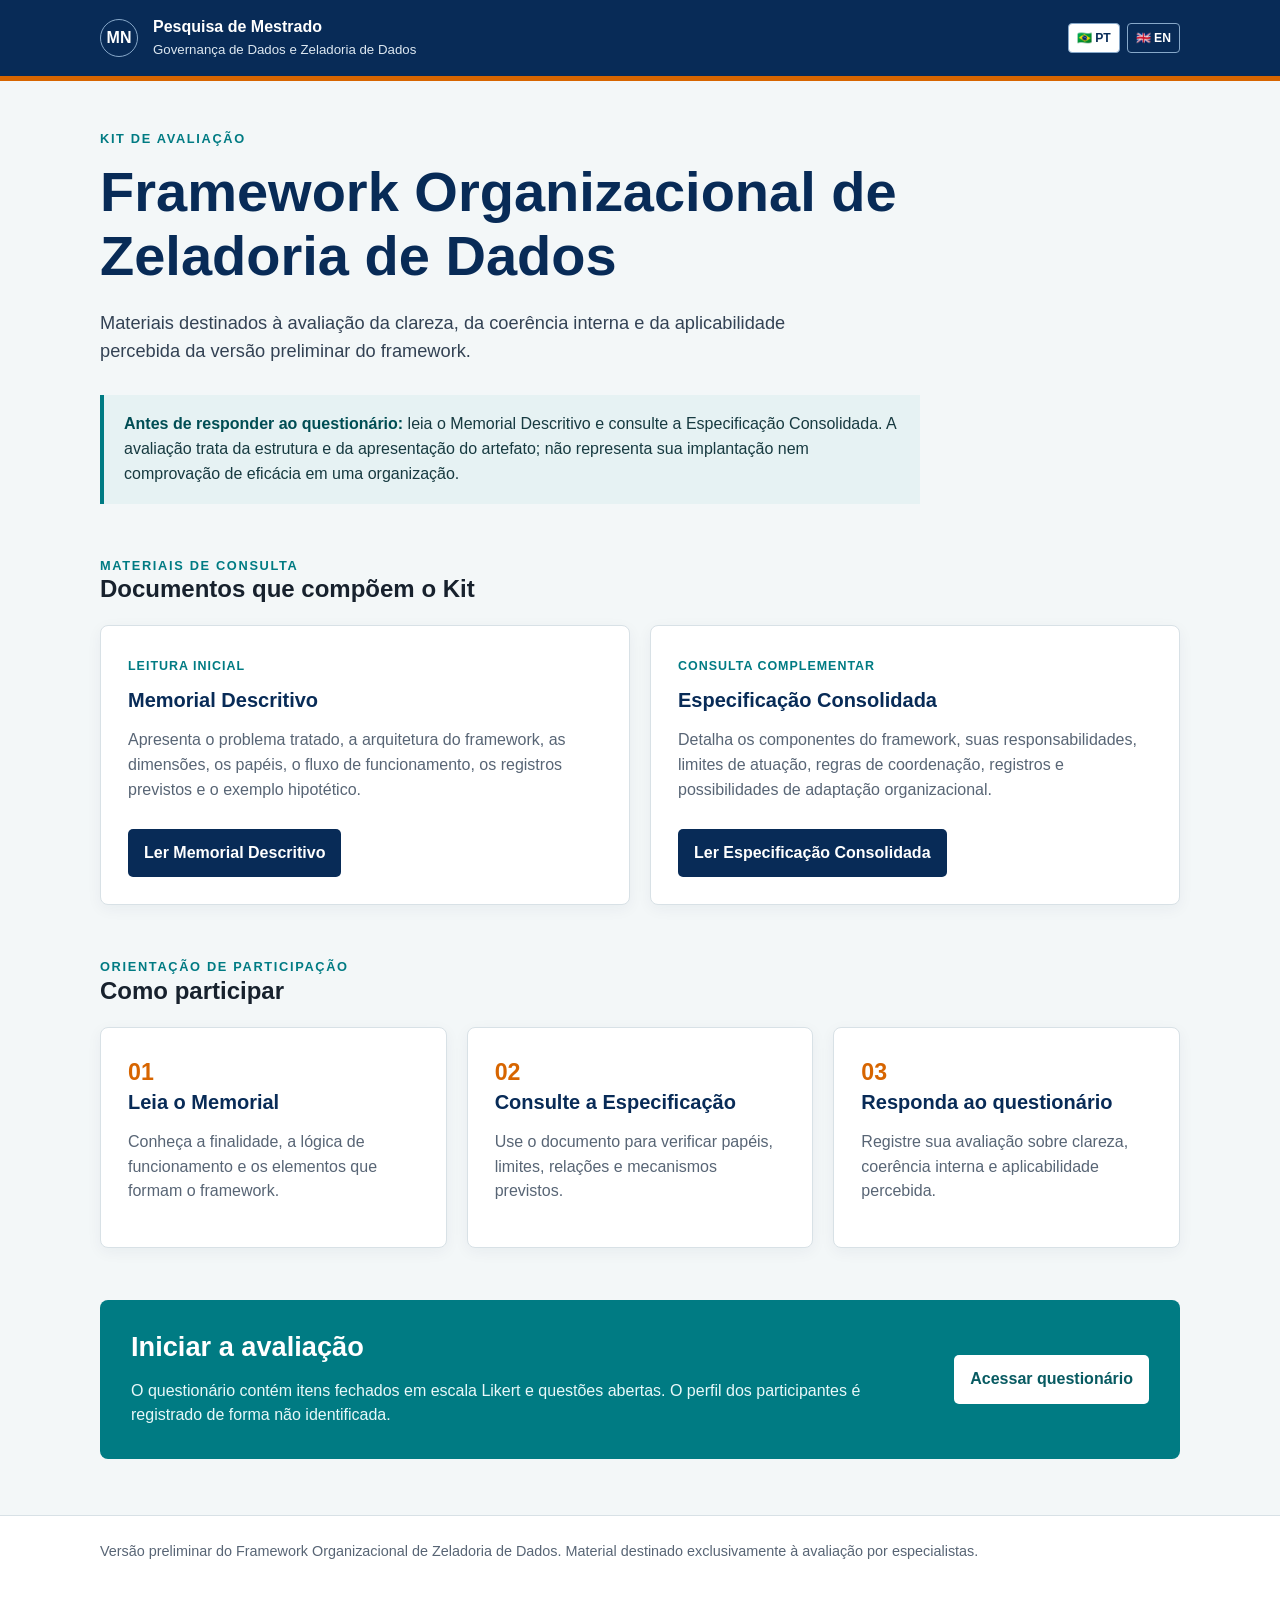
==== index.html @ 6dff5397 "Add files via upload" ====
<!doctype html>
<html lang="pt-BR">
  <head>
    <meta charset="utf-8" />
    <meta name="viewport" content="width=device-width, initial-scale=1" />
    <meta name="description" content="Kit de Avaliação do Framework Organizacional de Zeladoria de Dados." />
    <title>Kit de Avaliação | Framework Organizacional de Zeladoria de Dados</title>
    <style>
      :root { --navy:#082b57; --teal:#007b83; --orange:#d76500; --ink:#17212d; --muted:#586575; --paper:#fff; --mist:#f3f7f8; --line:#d8e1e6; }
      * { box-sizing:border-box; }
      body { margin:0; background:var(--mist); color:var(--ink); font-family:Arial, Helvetica, sans-serif; line-height:1.55; }
      .page { width:min(1080px, calc(100% - 40px)); margin:auto; }
      header { background:var(--navy); color:#fff; border-bottom:5px solid var(--orange); }
      .brand { min-height:76px; display:flex; align-items:center; gap:15px; }
      .monogram { width:38px; height:38px; display:grid; place-items:center; border:1px solid #87a8c9; border-radius:50%; font-weight:700; }
      .brand p { margin:0; font-size:.83rem; color:#dce7f0; }
      .language { margin-left:auto; display:flex; gap:7px; }
      .language a { padding:5px 8px; border:1px solid #87a8c9; border-radius:4px; color:#fff; font-size:.76rem; font-weight:700; text-decoration:none; }
      .language a.active { background:#fff; color:var(--navy); }
      main { padding:48px 0 56px; }
      .eyebrow { color:var(--teal); font-size:.8rem; font-weight:700; letter-spacing:.13em; text-transform:uppercase; }
      h1,h2,h3 { line-height:1.15; margin:0; }
      h1 { margin-top:11px; max-width:820px; color:var(--navy); font-size:clamp(2rem,5vw,3.5rem); }
      .lead { max-width:760px; margin:20px 0 30px; color:#334254; font-size:1.14rem; }
      .notice { background:#e6f2f3; border-left:4px solid var(--teal); padding:17px 20px; max-width:820px; color:#173a40; }
      .notice strong { color:#004d54; }
      section { margin-top:52px; }
      section > p { max-width:810px; color:var(--muted); }
      .grid { display:grid; grid-template-columns:repeat(2,1fr); gap:20px; margin-top:22px; }
      .steps { grid-template-columns:repeat(3,1fr); }
      .card { background:var(--paper); border:1px solid var(--line); border-radius:8px; padding:27px; box-shadow:0 4px 15px rgba(8,43,87,.05); }
      .tag { display:inline-block; margin-bottom:13px; color:var(--teal); font-size:.78rem; font-weight:700; letter-spacing:.08em; text-transform:uppercase; }
      .card h3 { color:var(--navy); font-size:1.25rem; }
      .card p { color:var(--muted); }
      .step-number { color:var(--orange); font-size:1.45rem; font-weight:700; }
      .button { display:inline-block; margin-top:10px; padding:12px 16px; border-radius:5px; background:var(--navy); color:#fff; font-weight:700; text-decoration:none; }
      .button:hover,.button:focus { background:#114783; }
      .cta { display:flex; justify-content:space-between; align-items:center; gap:25px; padding:31px; border-radius:8px; background:var(--teal); color:#fff; }
      .cta h2 { font-size:1.7rem; }
      .cta p { margin-bottom:0; color:#e8f8f9; }
      .cta .button { margin:0; white-space:nowrap; background:#fff; color:#075a61; }
      footer { border-top:1px solid var(--line); background:#fff; color:var(--muted); font-size:.9rem; }
      footer .page { padding:24px 0 36px; }
      @media (max-width:700px) { .grid,.steps { grid-template-columns:1fr; } .cta { align-items:flex-start; flex-direction:column; } main { padding-top:34px; } }
    </style>
  </head>
  <body>
    <header>
      <div class="page brand">
        <div class="monogram" aria-hidden="true">MN</div>
        <div><strong>Pesquisa de Mestrado</strong><p>Governança de Dados e Zeladoria de Dados</p></div><nav class="language" aria-label="Idioma"><a class="active" href="index.html" title="Português">🇧🇷 PT</a><a href="index-en.html" title="English">🇬🇧 EN</a></nav>
      </div>
    </header>

    <main class="page">
      <div class="eyebrow">Kit de Avaliação</div>
      <h1>Framework Organizacional de Zeladoria de Dados</h1>
      <p class="lead">Materiais destinados à avaliação da clareza, da coerência interna e da aplicabilidade percebida da versão preliminar do framework.</p>
      <aside class="notice"><strong>Antes de responder ao questionário:</strong> leia o Memorial Descritivo e consulte a Especificação Consolidada. A avaliação trata da estrutura e da apresentação do artefato; não representa sua implantação nem comprovação de eficácia em uma organização.</aside>

      <section aria-labelledby="materiais">
        <div class="eyebrow">Materiais de consulta</div>
        <h2 id="materiais">Documentos que compõem o Kit</h2>
        <div class="grid">
          <article class="card">
            <div class="tag">Leitura inicial</div>
            <h3>Memorial Descritivo</h3>
            <p>Apresenta o problema tratado, a arquitetura do framework, as dimensões, os papéis, o fluxo de funcionamento, os registros previstos e o exemplo hipotético.</p>
            <a class="button" href="memorial.html">Ler Memorial Descritivo</a>
          </article>
          <article class="card">
            <div class="tag">Consulta complementar</div>
            <h3>Especificação Consolidada</h3>
            <p>Detalha os componentes do framework, suas responsabilidades, limites de atuação, regras de coordenação, registros e possibilidades de adaptação organizacional.</p>
            <a class="button" href="especificacao.html">Ler Especificação Consolidada</a>
          </article>
        </div>
      </section>

      <section aria-labelledby="participar">
        <div class="eyebrow">Orientação de participação</div>
        <h2 id="participar">Como participar</h2>
        <div class="grid steps">
          <article class="card"><div class="step-number">01</div><h3>Leia o Memorial</h3><p>Conheça a finalidade, a lógica de funcionamento e os elementos que formam o framework.</p></article>
          <article class="card"><div class="step-number">02</div><h3>Consulte a Especificação</h3><p>Use o documento para verificar papéis, limites, relações e mecanismos previstos.</p></article>
          <article class="card"><div class="step-number">03</div><h3>Responda ao questionário</h3><p>Registre sua avaliação sobre clareza, coerência interna e aplicabilidade percebida.</p></article>
        </div>
      </section>

      <section>
        <div class="cta">
          <div><h2>Iniciar a avaliação</h2><p>O questionário contém itens fechados em escala Likert e questões abertas. O perfil dos participantes é registrado de forma não identificada.</p></div>
          <a class="button" id="link-questionario" href="#">Acessar questionário</a>
        </div>
      </section>
    </main>

    <footer><div class="page">Versão preliminar do Framework Organizacional de Zeladoria de Dados. Material destinado exclusivamente à avaliação por especialistas.</div></footer>
    <script src="links.js"></script>
  </body>
</html>
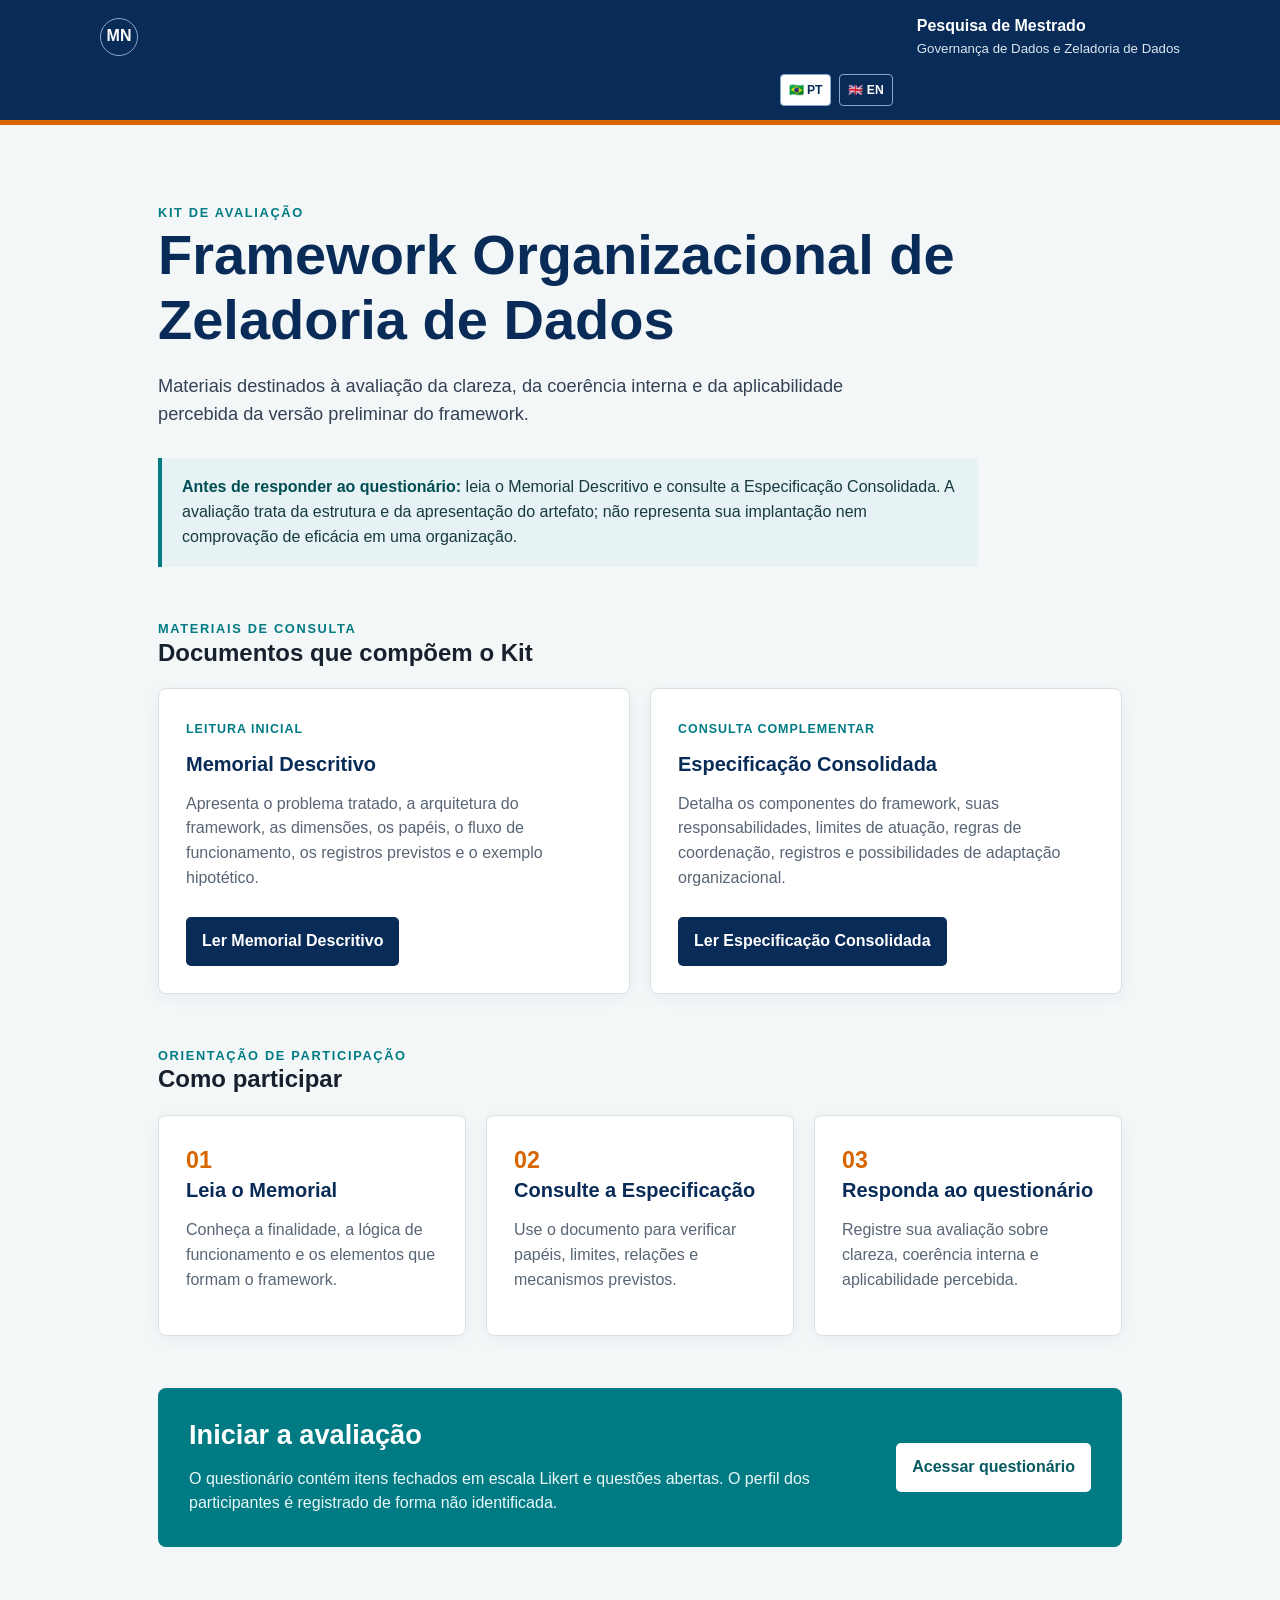
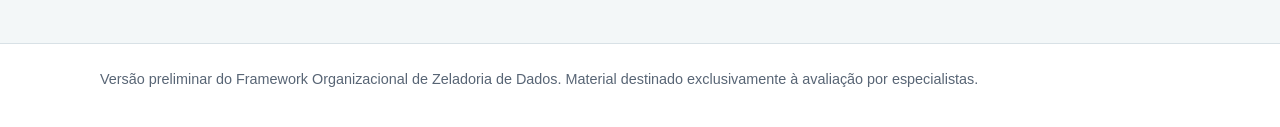
==== commit e3209469: "Add files via upload" ====
--- a/index.html
+++ b/index.html
@@ -1,9 +1,9 @@
 <!doctype html>
 <html lang="pt-BR">
   <head>
-    <meta charset="utf-8" />
-    <meta name="viewport" content="width=device-width, initial-scale=1" />
-    <meta name="description" content="Kit de Avaliação do Framework Organizacional de Zeladoria de Dados." />
+    <meta charset="utf-8">
+    <meta name="viewport" content="width=device-width, initial-scale=1">
+    <meta name="description" content="Kit de Avaliação do Framework Organizacional de Zeladoria de Dados.">
     <title>Kit de Avaliação | Framework Organizacional de Zeladoria de Dados</title>
     <style>
       :root { --navy:#082b57; --teal:#007b83; --orange:#d76500; --ink:#17212d; --muted:#586575; --paper:#fff; --mist:#f3f7f8; --line:#d8e1e6; }
@@ -43,12 +43,16 @@
       footer .page { padding:24px 0 36px; }
       @media (max-width:700px) { .grid,.steps { grid-template-columns:1fr; } .cta { align-items:flex-start; flex-direction:column; } main { padding-top:34px; } }
     </style>
-  </head>
+    <link rel="stylesheet" href="kit.css">
+</head>
   <body>
     <header>
       <div class="page brand">
         <div class="monogram" aria-hidden="true">MN</div>
-        <div><strong>Pesquisa de Mestrado</strong><p>Governança de Dados e Zeladoria de Dados</p></div><nav class="language" aria-label="Idioma"><a class="active" href="index.html" title="Português">🇧🇷 PT</a><a href="index-en.html" title="English">🇬🇧 EN</a></nav>
+        <div>
+<strong>Pesquisa de Mestrado</strong><p>Governança de Dados e Zeladoria de Dados</p>
+</div>
+<nav class="language" aria-label="Idioma"><a href="index.html" title="Português" class="active">🇧🇷 PT</a><a href="index-en.html" title="English">🇬🇧 EN</a></nav>
       </div>
     </header>
 
@@ -81,15 +85,24 @@
         <div class="eyebrow">Orientação de participação</div>
         <h2 id="participar">Como participar</h2>
         <div class="grid steps">
-          <article class="card"><div class="step-number">01</div><h3>Leia o Memorial</h3><p>Conheça a finalidade, a lógica de funcionamento e os elementos que formam o framework.</p></article>
-          <article class="card"><div class="step-number">02</div><h3>Consulte a Especificação</h3><p>Use o documento para verificar papéis, limites, relações e mecanismos previstos.</p></article>
-          <article class="card"><div class="step-number">03</div><h3>Responda ao questionário</h3><p>Registre sua avaliação sobre clareza, coerência interna e aplicabilidade percebida.</p></article>
+          <article class="card"><div class="step-number">01</div>
+<h3>Leia o Memorial</h3>
+<p>Conheça a finalidade, a lógica de funcionamento e os elementos que formam o framework.</p></article>
+          <article class="card"><div class="step-number">02</div>
+<h3>Consulte a Especificação</h3>
+<p>Use o documento para verificar papéis, limites, relações e mecanismos previstos.</p></article>
+          <article class="card"><div class="step-number">03</div>
+<h3>Responda ao questionário</h3>
+<p>Registre sua avaliação sobre clareza, coerência interna e aplicabilidade percebida.</p></article>
         </div>
       </section>
 
       <section>
         <div class="cta">
-          <div><h2>Iniciar a avaliação</h2><p>O questionário contém itens fechados em escala Likert e questões abertas. O perfil dos participantes é registrado de forma não identificada.</p></div>
+          <div>
+<h2>Iniciar a avaliação</h2>
+<p>O questionário contém itens fechados em escala Likert e questões abertas. O perfil dos participantes é registrado de forma não identificada.</p>
+</div>
           <a class="button" id="link-questionario" href="#">Acessar questionário</a>
         </div>
       </section>
--- a/kit.css
+++ b/kit.css
@@ -0,0 +1,85 @@
+/* Layout common to the Portuguese and English versions of the Evaluation Kit. */
+:root { --kit-content-width: 1080px; }
+
+.page,
+.wrap {
+  width: min(var(--kit-content-width), calc(100% - 40px)) !important;
+}
+
+header .page,
+header .wrap {
+  min-height: 76px;
+  padding-top: 14px !important;
+  padding-bottom: 14px !important;
+  display: grid !important;
+  grid-template-columns: minmax(0, 1fr) auto;
+  align-items: center;
+  column-gap: 24px;
+}
+
+header .page > div:first-child,
+header .wrap > div:first-child {
+  min-width: 0;
+}
+
+header .language {
+  margin: 0 !important;
+  justify-self: end;
+  display: flex;
+  align-items: center;
+  gap: 8px;
+  white-space: nowrap;
+}
+
+header .language a {
+  display: inline-flex;
+  align-items: center;
+  min-height: 32px;
+}
+
+main.page,
+main.wrap {
+  margin-top: 36px !important;
+  margin-bottom: 54px !important;
+  padding: 42px 58px !important;
+}
+
+main.wrap > h1,
+main.page > h1 {
+  margin-top: 0 !important;
+}
+
+/* Same introductory block in the two versions of the Specification. */
+main.wrap > h1 + .meta {
+  margin-top: 10px !important;
+  margin-bottom: 4px !important;
+  padding: 0 !important;
+  border: 0 !important;
+  color: var(--muted) !important;
+  font-size: .95rem !important;
+  line-height: 1.45 !important;
+}
+
+main.wrap > h1 + .meta strong {
+  color: var(--muted) !important;
+  font-size: inherit !important;
+}
+
+@media (max-width: 650px) {
+  .page,
+  .wrap { width: min(100% - 28px, var(--kit-content-width)) !important; }
+
+  main.page,
+  main.wrap { padding: 30px 22px !important; }
+}
+
+@media (max-width: 520px) {
+  header .page,
+  header .wrap {
+    grid-template-columns: 1fr;
+    align-items: start;
+    row-gap: 10px;
+  }
+
+  header .language { justify-self: start; }
+}
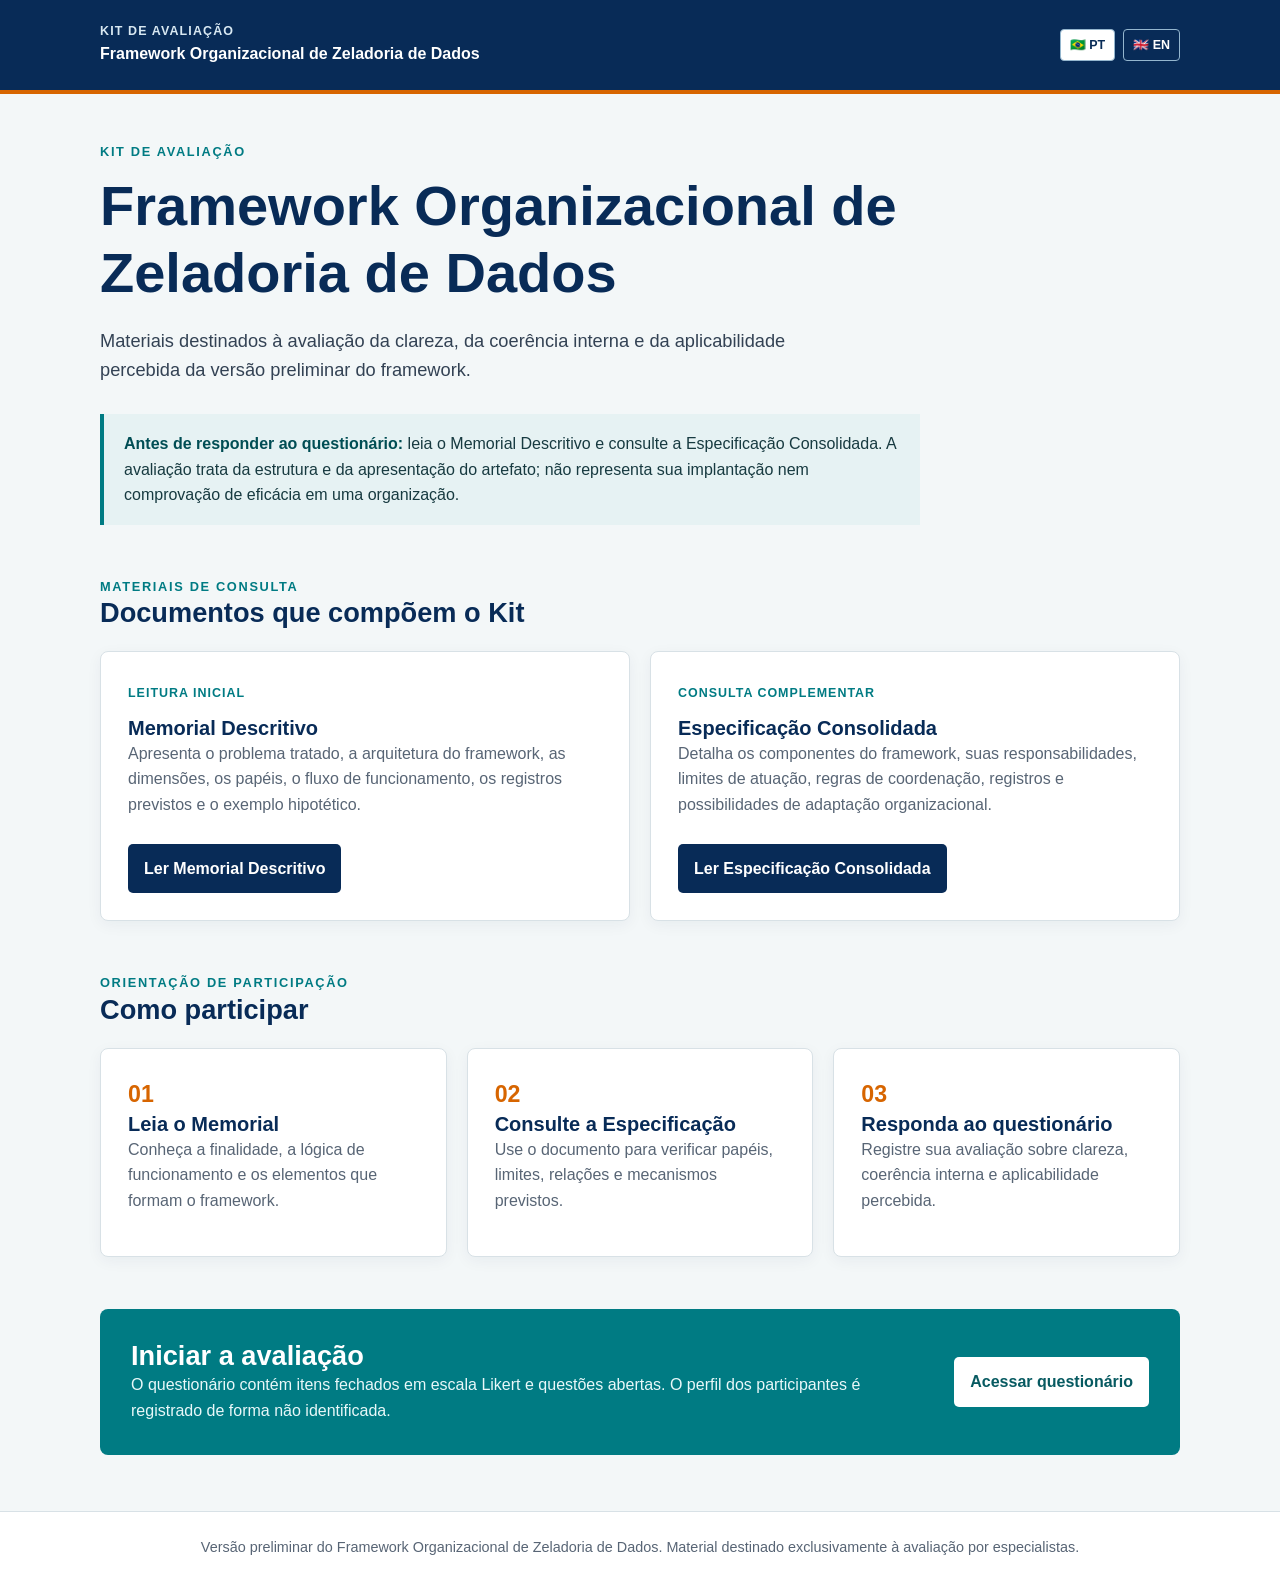
==== commit e7116472: "Add files via upload" ====
--- a/index.html
+++ b/index.html
@@ -5,58 +5,23 @@
     <meta name="viewport" content="width=device-width, initial-scale=1">
     <meta name="description" content="Kit de Avaliação do Framework Organizacional de Zeladoria de Dados.">
     <title>Kit de Avaliação | Framework Organizacional de Zeladoria de Dados</title>
-    <style>
-      :root { --navy:#082b57; --teal:#007b83; --orange:#d76500; --ink:#17212d; --muted:#586575; --paper:#fff; --mist:#f3f7f8; --line:#d8e1e6; }
-      * { box-sizing:border-box; }
-      body { margin:0; background:var(--mist); color:var(--ink); font-family:Arial, Helvetica, sans-serif; line-height:1.55; }
-      .page { width:min(1080px, calc(100% - 40px)); margin:auto; }
-      header { background:var(--navy); color:#fff; border-bottom:5px solid var(--orange); }
-      .brand { min-height:76px; display:flex; align-items:center; gap:15px; }
-      .monogram { width:38px; height:38px; display:grid; place-items:center; border:1px solid #87a8c9; border-radius:50%; font-weight:700; }
-      .brand p { margin:0; font-size:.83rem; color:#dce7f0; }
-      .language { margin-left:auto; display:flex; gap:7px; }
-      .language a { padding:5px 8px; border:1px solid #87a8c9; border-radius:4px; color:#fff; font-size:.76rem; font-weight:700; text-decoration:none; }
-      .language a.active { background:#fff; color:var(--navy); }
-      main { padding:48px 0 56px; }
-      .eyebrow { color:var(--teal); font-size:.8rem; font-weight:700; letter-spacing:.13em; text-transform:uppercase; }
-      h1,h2,h3 { line-height:1.15; margin:0; }
-      h1 { margin-top:11px; max-width:820px; color:var(--navy); font-size:clamp(2rem,5vw,3.5rem); }
-      .lead { max-width:760px; margin:20px 0 30px; color:#334254; font-size:1.14rem; }
-      .notice { background:#e6f2f3; border-left:4px solid var(--teal); padding:17px 20px; max-width:820px; color:#173a40; }
-      .notice strong { color:#004d54; }
-      section { margin-top:52px; }
-      section > p { max-width:810px; color:var(--muted); }
-      .grid { display:grid; grid-template-columns:repeat(2,1fr); gap:20px; margin-top:22px; }
-      .steps { grid-template-columns:repeat(3,1fr); }
-      .card { background:var(--paper); border:1px solid var(--line); border-radius:8px; padding:27px; box-shadow:0 4px 15px rgba(8,43,87,.05); }
-      .tag { display:inline-block; margin-bottom:13px; color:var(--teal); font-size:.78rem; font-weight:700; letter-spacing:.08em; text-transform:uppercase; }
-      .card h3 { color:var(--navy); font-size:1.25rem; }
-      .card p { color:var(--muted); }
-      .step-number { color:var(--orange); font-size:1.45rem; font-weight:700; }
-      .button { display:inline-block; margin-top:10px; padding:12px 16px; border-radius:5px; background:var(--navy); color:#fff; font-weight:700; text-decoration:none; }
-      .button:hover,.button:focus { background:#114783; }
-      .cta { display:flex; justify-content:space-between; align-items:center; gap:25px; padding:31px; border-radius:8px; background:var(--teal); color:#fff; }
-      .cta h2 { font-size:1.7rem; }
-      .cta p { margin-bottom:0; color:#e8f8f9; }
-      .cta .button { margin:0; white-space:nowrap; background:#fff; color:#075a61; }
-      footer { border-top:1px solid var(--line); background:#fff; color:var(--muted); font-size:.9rem; }
-      footer .page { padding:24px 0 36px; }
-      @media (max-width:700px) { .grid,.steps { grid-template-columns:1fr; } .cta { align-items:flex-start; flex-direction:column; } main { padding-top:34px; } }
-    </style>
-    <link rel="stylesheet" href="kit.css">
-</head>
-  <body>
-    <header>
-      <div class="page brand">
-        <div class="monogram" aria-hidden="true">MN</div>
-        <div>
-<strong>Pesquisa de Mestrado</strong><p>Governança de Dados e Zeladoria de Dados</p>
-</div>
-<nav class="language" aria-label="Idioma"><a href="index.html" title="Português" class="active">🇧🇷 PT</a><a href="index-en.html" title="English">🇬🇧 EN</a></nav>
-      </div>
-    </header>
+    <link rel="stylesheet" href="kit.css?v=2.1">
+  </head>
+  <body class="landing-page">
+    <header class="site-header">
+  <div class="site-shell header-inner">
+    <div class="brand-copy">
+      <span class="header-eyebrow">Kit de Avaliação</span>
+      <a class="brand-title" href="index.html">Framework Organizacional de Zeladoria de Dados</a>
+    </div>
+    <nav class="language" aria-label="Idioma">
+      <a href="index.html" title="Português" class="active">🇧🇷 PT</a>
+      <a href="index-en.html" title="English">🇬🇧 EN</a>
+    </nav>
+  </div>
+</header>
 
-    <main class="page">
+    <main class="site-shell landing-main">
       <div class="eyebrow">Kit de Avaliação</div>
       <h1>Framework Organizacional de Zeladoria de Dados</h1>
       <p class="lead">Materiais destinados à avaliação da clareza, da coerência interna e da aplicabilidade percebida da versão preliminar do framework.</p>
@@ -108,7 +73,7 @@
       </section>
     </main>
 
-    <footer><div class="page">Versão preliminar do Framework Organizacional de Zeladoria de Dados. Material destinado exclusivamente à avaliação por especialistas.</div></footer>
+    <footer class="site-footer"><div class="site-shell footer-inner">Versão preliminar do Framework Organizacional de Zeladoria de Dados. Material destinado exclusivamente à avaliação por especialistas.</div></footer>
     <script src="links.js"></script>
   </body>
 </html>
--- a/kit.css
+++ b/kit.css
@@ -1,85 +1,164 @@
-/* Layout common to the Portuguese and English versions of the Evaluation Kit. */
-:root { --kit-content-width: 1080px; }
-
-.page,
-.wrap {
-  width: min(var(--kit-content-width), calc(100% - 40px)) !important;
+/* Sistema visual único do Kit de Avaliação */
+:root {
+  --navy: #082b57;
+  --teal: #007b83;
+  --orange: #d76500;
+  --ink: #17212d;
+  --muted: #586575;
+  --paper: #ffffff;
+  --mist: #f3f7f8;
+  --line: #d8e1e6;
+  --shell: 1080px;
 }
 
-header .page,
-header .wrap {
-  min-height: 76px;
-  padding-top: 14px !important;
-  padding-bottom: 14px !important;
-  display: grid !important;
+* { box-sizing: border-box; }
+html { background: var(--mist); }
+body {
+  margin: 0;
+  background: var(--mist);
+  color: var(--ink);
+  font-family: Arial, Helvetica, sans-serif;
+  font-size: 16px;
+  line-height: 1.6;
+}
+.site-shell {
+  width: min(var(--shell), calc(100% - 40px));
+  margin-inline: auto;
+}
+
+/* Cabeçalho compartilhado pelas seis páginas */
+.site-header {
+  background: var(--navy);
+  color: #fff;
+  border-bottom: 4px solid var(--orange);
+}
+.header-inner {
+  min-height: 90px;
+  padding-block: 15px;
+  display: grid;
   grid-template-columns: minmax(0, 1fr) auto;
   align-items: center;
-  column-gap: 24px;
+  gap: 24px;
 }
-
-header .page > div:first-child,
-header .wrap > div:first-child {
-  min-width: 0;
+.brand-copy { min-width: 0; }
+.header-eyebrow {
+  display: block;
+  margin: 0 0 2px;
+  color: #d8e8f2;
+  font-size: .78rem;
+  font-weight: 700;
+  letter-spacing: .09em;
+  line-height: 1.3;
+  text-transform: uppercase;
 }
-
-header .language {
-  margin: 0 !important;
-  justify-self: end;
+.brand-title {
+  display: inline-block;
+  color: #fff;
+  font-size: 1rem;
+  font-weight: 700;
+  line-height: 1.3;
+  text-decoration: none;
+}
+.language {
   display: flex;
   align-items: center;
+  justify-self: end;
   gap: 8px;
   white-space: nowrap;
 }
-
-header .language a {
+.language a {
+  min-height: 32px;
+  padding: 5px 9px;
   display: inline-flex;
   align-items: center;
-  min-height: 32px;
+  border: 1px solid #94b6ce;
+  border-radius: 4px;
+  color: #fff;
+  font-size: .78rem;
+  font-weight: 700;
+  line-height: 1;
+  text-decoration: none;
 }
+.language a.active { background: #fff; color: var(--navy); }
+.language a:hover, .language a:focus-visible { border-color: #fff; }
 
-main.page,
-main.wrap {
-  margin-top: 36px !important;
-  margin-bottom: 54px !important;
-  padding: 42px 58px !important;
+/* Página inicial */
+.landing-main { padding-block: 48px 56px; }
+.eyebrow {
+  color: var(--teal);
+  font-size: .8rem;
+  font-weight: 700;
+  letter-spacing: .13em;
+  text-transform: uppercase;
 }
+h1, h2, h3 { line-height: 1.18; }
+.landing-main h1 {
+  max-width: 820px;
+  margin: 11px 0 0;
+  color: var(--navy);
+  font-size: clamp(2rem, 5vw, 3.5rem);
+}
+.landing-main h2 { margin: 0; color: var(--navy); font-size: 1.7rem; }
+.landing-main h3 { margin: 0; color: var(--navy); font-size: 1.25rem; }
+.lead { max-width: 760px; margin: 20px 0 30px; color: #334254; font-size: 1.14rem; }
+.notice { max-width: 820px; padding: 17px 20px; border-left: 4px solid var(--teal); background: #e6f2f3; color: #173a40; }
+.notice strong { color: #004d54; }
+.landing-main section { margin-top: 52px; }
+.landing-main section > p { max-width: 810px; color: var(--muted); }
+.grid { margin-top: 22px; display: grid; grid-template-columns: repeat(2, minmax(0, 1fr)); gap: 20px; }
+.steps { grid-template-columns: repeat(3, minmax(0, 1fr)); }
+.card { padding: 27px; border: 1px solid var(--line); border-radius: 8px; background: var(--paper); box-shadow: 0 4px 15px rgba(8,43,87,.05); }
+.card p { color: var(--muted); }
+.tag { display: inline-block; margin-bottom: 13px; color: var(--teal); font-size: .78rem; font-weight: 700; letter-spacing: .08em; text-transform: uppercase; }
+.step-number { color: var(--orange); font-size: 1.45rem; font-weight: 700; }
+.cta { padding: 31px; display: flex; align-items: center; justify-content: space-between; gap: 25px; border-radius: 8px; background: var(--teal); color: #fff; }
+.cta h2 { color: #fff; }
+.cta p { margin-bottom: 0; color: #e8f8f9; }
+.cta .button { margin: 0; white-space: nowrap; background: #fff; color: #075a61; }
 
-main.wrap > h1,
-main.page > h1 {
-  margin-top: 0 !important;
+/* Memorial e Especificação */
+.document-main {
+  margin-top: 36px;
+  margin-bottom: 54px;
+  padding: 42px 58px;
+  border: 1px solid var(--line);
+  border-radius: 8px;
+  background: var(--paper);
+  box-shadow: 0 4px 16px rgba(8,43,87,.05);
 }
+.document-main h1 { margin: 0 0 8px; color: var(--navy); font-size: 2.15rem; line-height: 1.17; }
+.document-main h2 { margin: 38px 0 13px; padding-top: 6px; border-top: 1px solid var(--line); color: var(--navy); font-size: 1.5rem; }
+.document-main h3 { margin: 28px 0 9px; color: var(--teal); font-size: 1.16rem; }
+.subtitle { margin: 0 0 30px; color: var(--muted); font-size: 1.05rem; }
+.meta { margin: 4px 0; color: var(--muted); font-size: .95rem; line-height: 1.45; }
+.document-main h1 + .meta { margin-top: 10px; }
+p { margin-top: 0; margin-bottom: 16px; }
+ul, ol { margin-top: 0; margin-bottom: 18px; padding-left: 25px; }
+li { margin: 6px 0; }
+table { width: 100%; margin: 22px 0 30px; border-collapse: collapse; font-size: .92rem; }
+th, td { padding: 10px 11px; border: 1px solid var(--line); vertical-align: top; text-align: left; }
+th { background: #e7f2f3; color: #123d45; font-weight: 700; }
+tr:nth-child(even) td { background: #fafcfc; }
+.source { color: var(--muted); font-size: .9rem; font-style: italic; }
+.callout { margin: 30px 0 0; padding: 17px 19px; border-left: 4px solid var(--teal); background: #e6f2f3; color: #173a40; }
+.actions { margin-top: 28px; display: flex; flex-wrap: wrap; gap: 12px; }
+.button { display: inline-block; margin-top: 10px; padding: 12px 16px; border-radius: 5px; background: var(--navy); color: #fff; font-weight: 700; text-decoration: none; }
+.button:hover, .button:focus-visible { background: #114783; }
+.button.alt { background: var(--teal); }
 
-/* Same introductory block in the two versions of the Specification. */
-main.wrap > h1 + .meta {
-  margin-top: 10px !important;
-  margin-bottom: 4px !important;
-  padding: 0 !important;
-  border: 0 !important;
-  color: var(--muted) !important;
-  font-size: .95rem !important;
-  line-height: 1.45 !important;
+/* Rodapé compartilhado */
+.site-footer { border-top: 1px solid var(--line); background: #fff; color: var(--muted); font-size: .9rem; }
+.footer-inner { padding-block: 24px 36px; text-align: center; }
+
+@media (max-width: 700px) {
+  .site-shell { width: min(100% - 28px, var(--shell)); }
+  .header-inner { min-height: 0; grid-template-columns: 1fr; gap: 10px; }
+  .language { justify-self: start; }
+  .landing-main { padding-top: 34px; }
+  .grid, .steps { grid-template-columns: 1fr; }
+  .cta { align-items: flex-start; flex-direction: column; }
+  .document-main { padding: 30px 22px; }
+  .document-main h1 { font-size: 1.75rem; }
+  table { display: block; max-width: 100%; overflow-x: auto; -webkit-overflow-scrolling: touch; font-size: .82rem; }
+  th, td { min-width: 140px; }
 }
-
-main.wrap > h1 + .meta strong {
-  color: var(--muted) !important;
-  font-size: inherit !important;
-}
-
-@media (max-width: 650px) {
-  .page,
-  .wrap { width: min(100% - 28px, var(--kit-content-width)) !important; }
-
-  main.page,
-  main.wrap { padding: 30px 22px !important; }
-}
-
-@media (max-width: 520px) {
-  header .page,
-  header .wrap {
-    grid-template-columns: 1fr;
-    align-items: start;
-    row-gap: 10px;
-  }
-
-  header .language { justify-self: start; }
-}
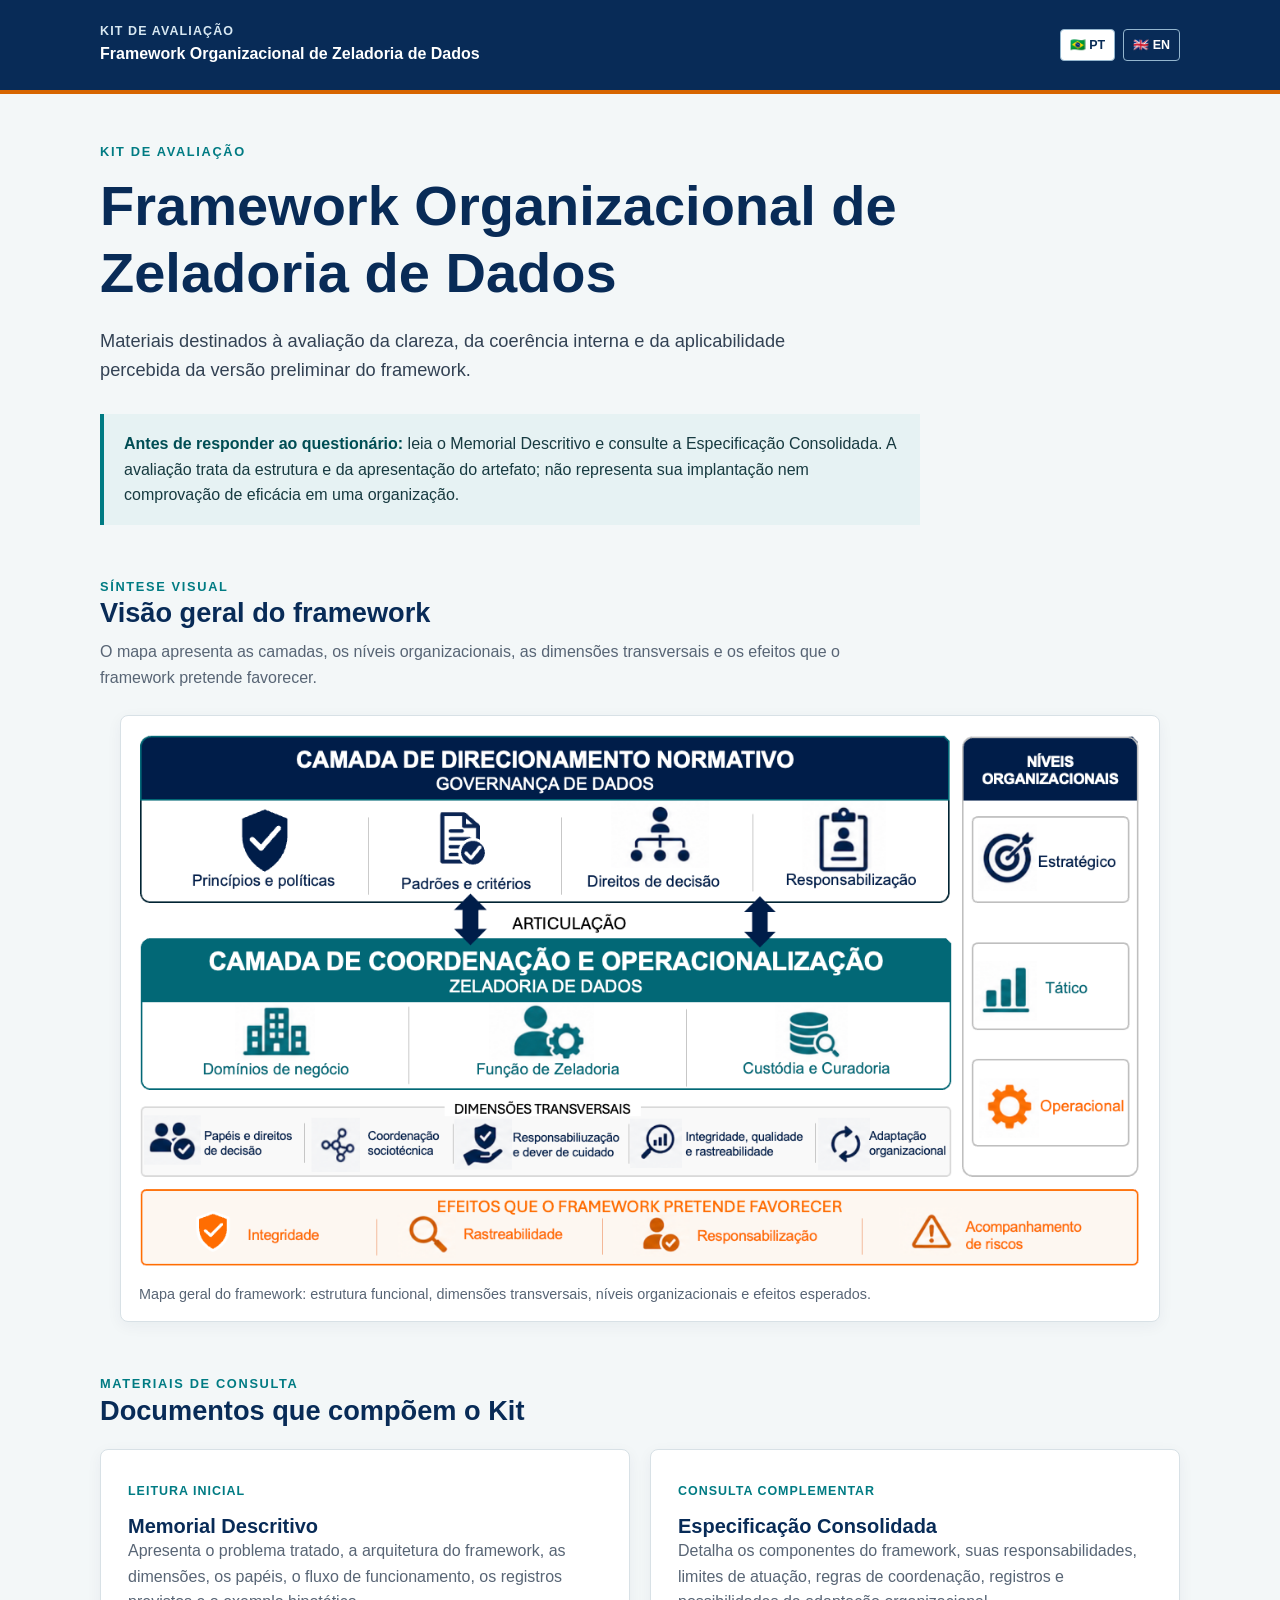
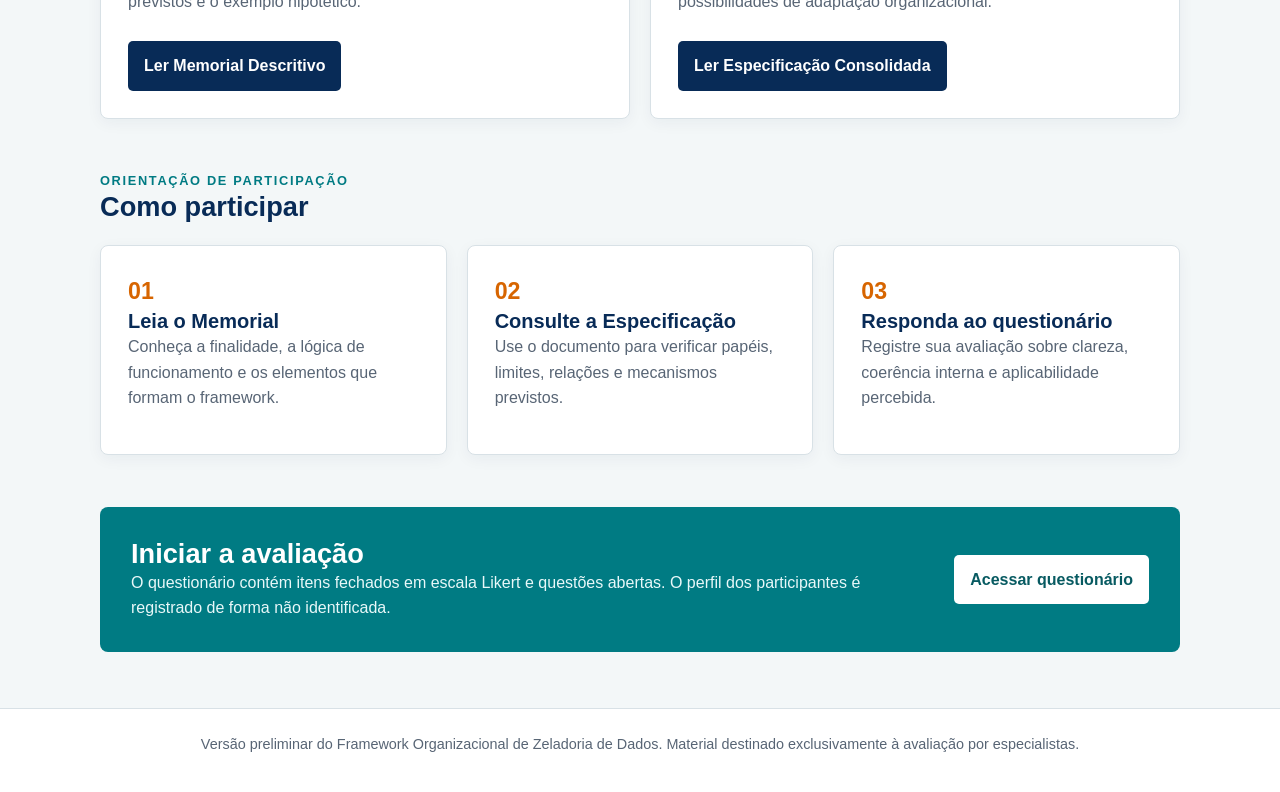
==== commit 1858a135: "Add files via upload" ====
--- a/index.html
+++ b/index.html
@@ -8,7 +8,7 @@
     <link rel="stylesheet" href="kit.css?v=2.1">
   </head>
   <body class="landing-page">
-    <header class="site-header">
+<header class="site-header">
   <div class="site-shell header-inner">
     <div class="brand-copy">
       <span class="header-eyebrow">Kit de Avaliação</span>
@@ -26,6 +26,16 @@
       <h1>Framework Organizacional de Zeladoria de Dados</h1>
       <p class="lead">Materiais destinados à avaliação da clareza, da coerência interna e da aplicabilidade percebida da versão preliminar do framework.</p>
       <aside class="notice"><strong>Antes de responder ao questionário:</strong> leia o Memorial Descritivo e consulte a Especificação Consolidada. A avaliação trata da estrutura e da apresentação do artefato; não representa sua implantação nem comprovação de eficácia em uma organização.</aside>
+
+      <section class="visual-section" aria-labelledby="visao-geral">
+        <div class="eyebrow">Síntese visual</div>
+        <h2 id="visao-geral">Visão geral do framework</h2>
+        <p>O mapa apresenta as camadas, os níveis organizacionais, as dimensões transversais e os efeitos que o framework pretende favorecer.</p>
+        <figure class="framework-visual">
+          <img src="mapa-geral-framework.png" alt="Mapa geral do Framework Organizacional de Zeladoria de Dados" loading="lazy">
+          <figcaption>Mapa geral do framework: estrutura funcional, dimensões transversais, níveis organizacionais e efeitos esperados.</figcaption>
+        </figure>
+      </section>
 
       <section aria-labelledby="materiais">
         <div class="eyebrow">Materiais de consulta</div>
--- a/kit.css
+++ b/kit.css
@@ -162,3 +162,38 @@
   table { display: block; max-width: 100%; overflow-x: auto; -webkit-overflow-scrolling: touch; font-size: .82rem; }
   th, td { min-width: 140px; }
 }
+
+
+/* Sínteses visuais do framework */
+.visual-section { margin-top: 52px; }
+.visual-section h2 { margin-bottom: 10px; }
+.visual-section > p { max-width: 810px; color: var(--muted); }
+.framework-visual {
+  width: clamp(320px, 100%, 1040px);
+  max-width: 100%;
+  margin: 24px auto 0;
+  padding: 14px;
+  border: 1px solid var(--line);
+  border-radius: 8px;
+  background: var(--paper);
+  box-shadow: 0 4px 15px rgba(8,43,87,.05);
+}
+.framework-visual img {
+  display: block;
+  width: 100%;
+  max-width: 100%;
+  height: auto;
+  margin: 0 auto;
+}
+.framework-visual figcaption {
+  margin: 12px 4px 2px;
+  color: var(--muted);
+  font-size: .9rem;
+  line-height: 1.45;
+  text-align: left;
+}
+.document-main .framework-visual { margin-top: 20px; margin-bottom: 24px; }
+@media (max-width: 700px) {
+  .framework-visual { min-width: 0; padding: 8px; }
+  .framework-visual figcaption { margin: 10px 2px 2px; }
+}
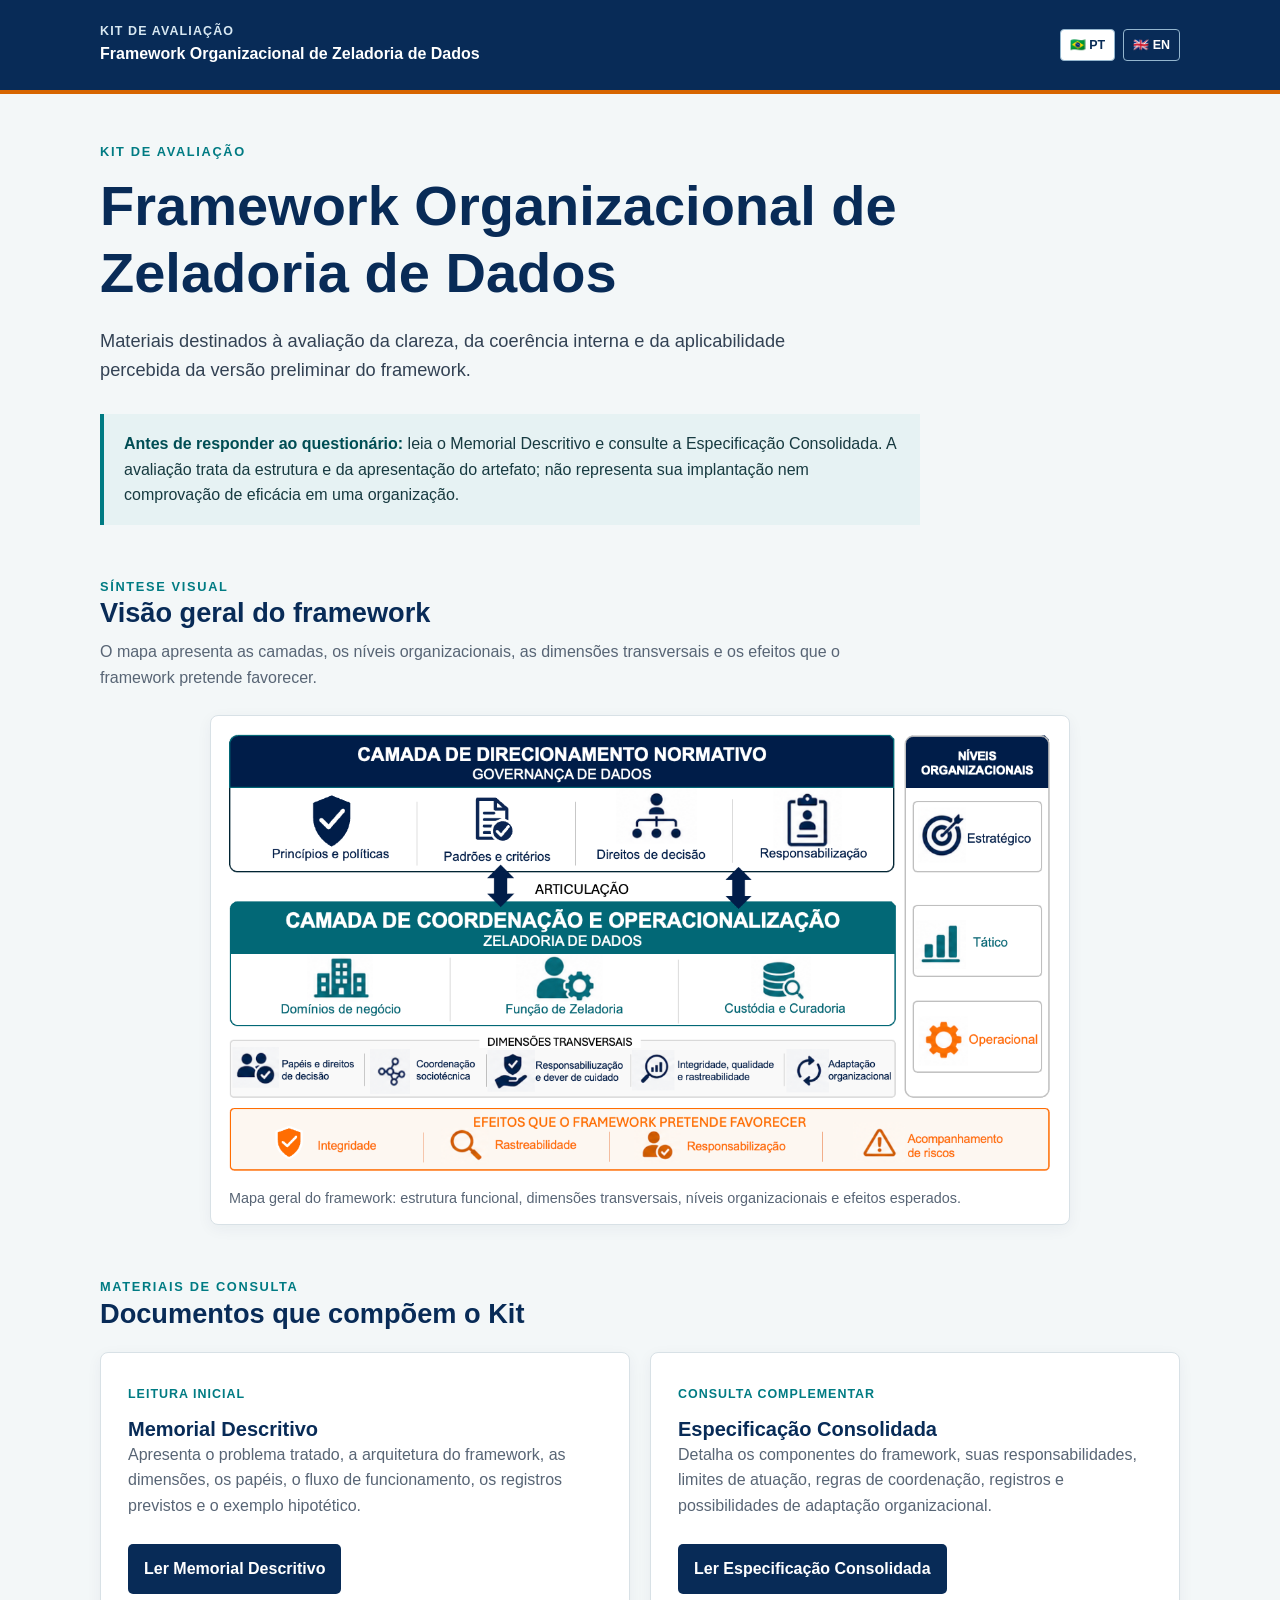
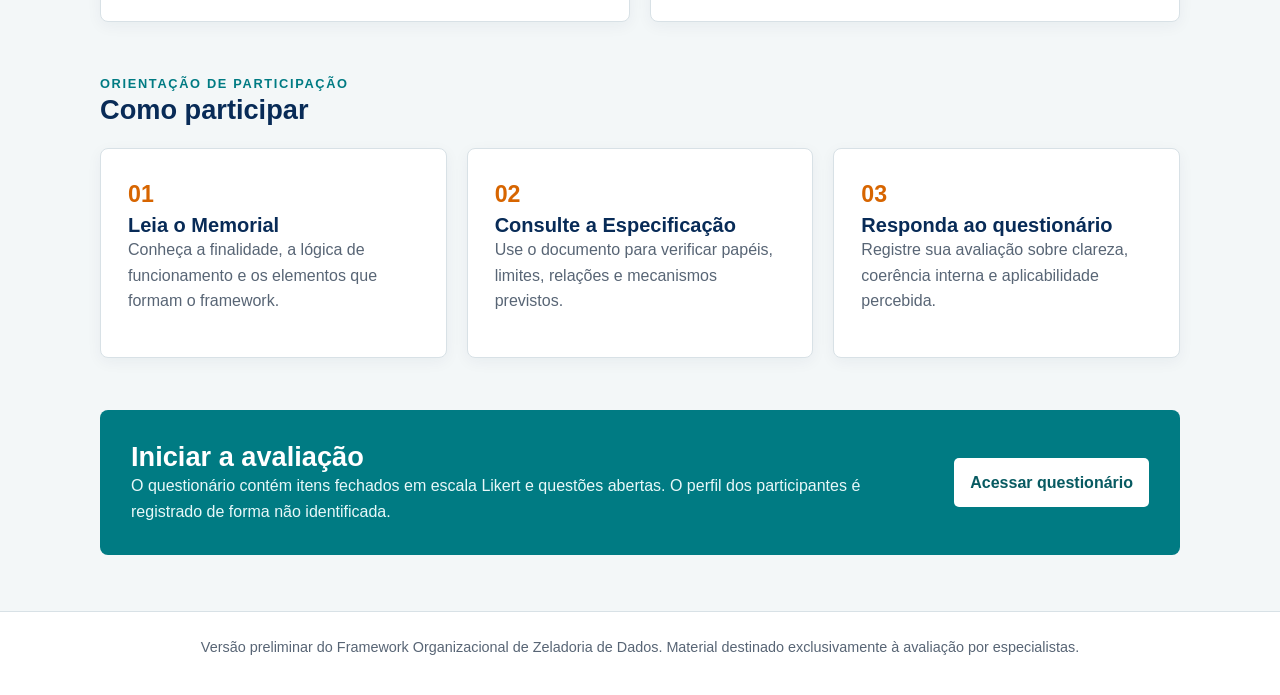
==== commit d39732bc: "Add files via upload" ====
--- a/index.html
+++ b/index.html
@@ -5,7 +5,7 @@
     <meta name="viewport" content="width=device-width, initial-scale=1">
     <meta name="description" content="Kit de Avaliação do Framework Organizacional de Zeladoria de Dados.">
     <title>Kit de Avaliação | Framework Organizacional de Zeladoria de Dados</title>
-    <link rel="stylesheet" href="kit.css?v=2.1">
+    <link rel="stylesheet" href="kit.css?v=2.2">
   </head>
   <body class="landing-page">
 <header class="site-header">
@@ -31,7 +31,7 @@
         <div class="eyebrow">Síntese visual</div>
         <h2 id="visao-geral">Visão geral do framework</h2>
         <p>O mapa apresenta as camadas, os níveis organizacionais, as dimensões transversais e os efeitos que o framework pretende favorecer.</p>
-        <figure class="framework-visual">
+        <figure class="framework-visual framework-visual--overview">
           <img src="mapa-geral-framework.png" alt="Mapa geral do Framework Organizacional de Zeladoria de Dados" loading="lazy">
           <figcaption>Mapa geral do framework: estrutura funcional, dimensões transversais, níveis organizacionais e efeitos esperados.</figcaption>
         </figure>
--- a/kit.css
+++ b/kit.css
@@ -169,7 +169,6 @@
 .visual-section h2 { margin-bottom: 10px; }
 .visual-section > p { max-width: 810px; color: var(--muted); }
 .framework-visual {
-  width: clamp(320px, 100%, 1040px);
   max-width: 100%;
   margin: 24px auto 0;
   padding: 14px;
@@ -178,6 +177,10 @@
   background: var(--paper);
   box-shadow: 0 4px 15px rgba(8,43,87,.05);
 }
+/* Cada visual tem uma escala própria: síntese, fluxo e matriz não competem com o texto. */
+.framework-visual--overview { width: clamp(320px, 84%, 860px); }
+.framework-visual--flow { width: clamp(320px, 74%, 740px); }
+.framework-visual--matrix { width: clamp(320px, 88%, 900px); }
 .framework-visual img {
   display: block;
   width: 100%;
@@ -194,6 +197,9 @@
 }
 .document-main .framework-visual { margin-top: 20px; margin-bottom: 24px; }
 @media (max-width: 700px) {
-  .framework-visual { min-width: 0; padding: 8px; }
+  .framework-visual,
+  .framework-visual--overview,
+  .framework-visual--flow,
+  .framework-visual--matrix { width: 100%; min-width: 0; padding: 8px; }
   .framework-visual figcaption { margin: 10px 2px 2px; }
 }
